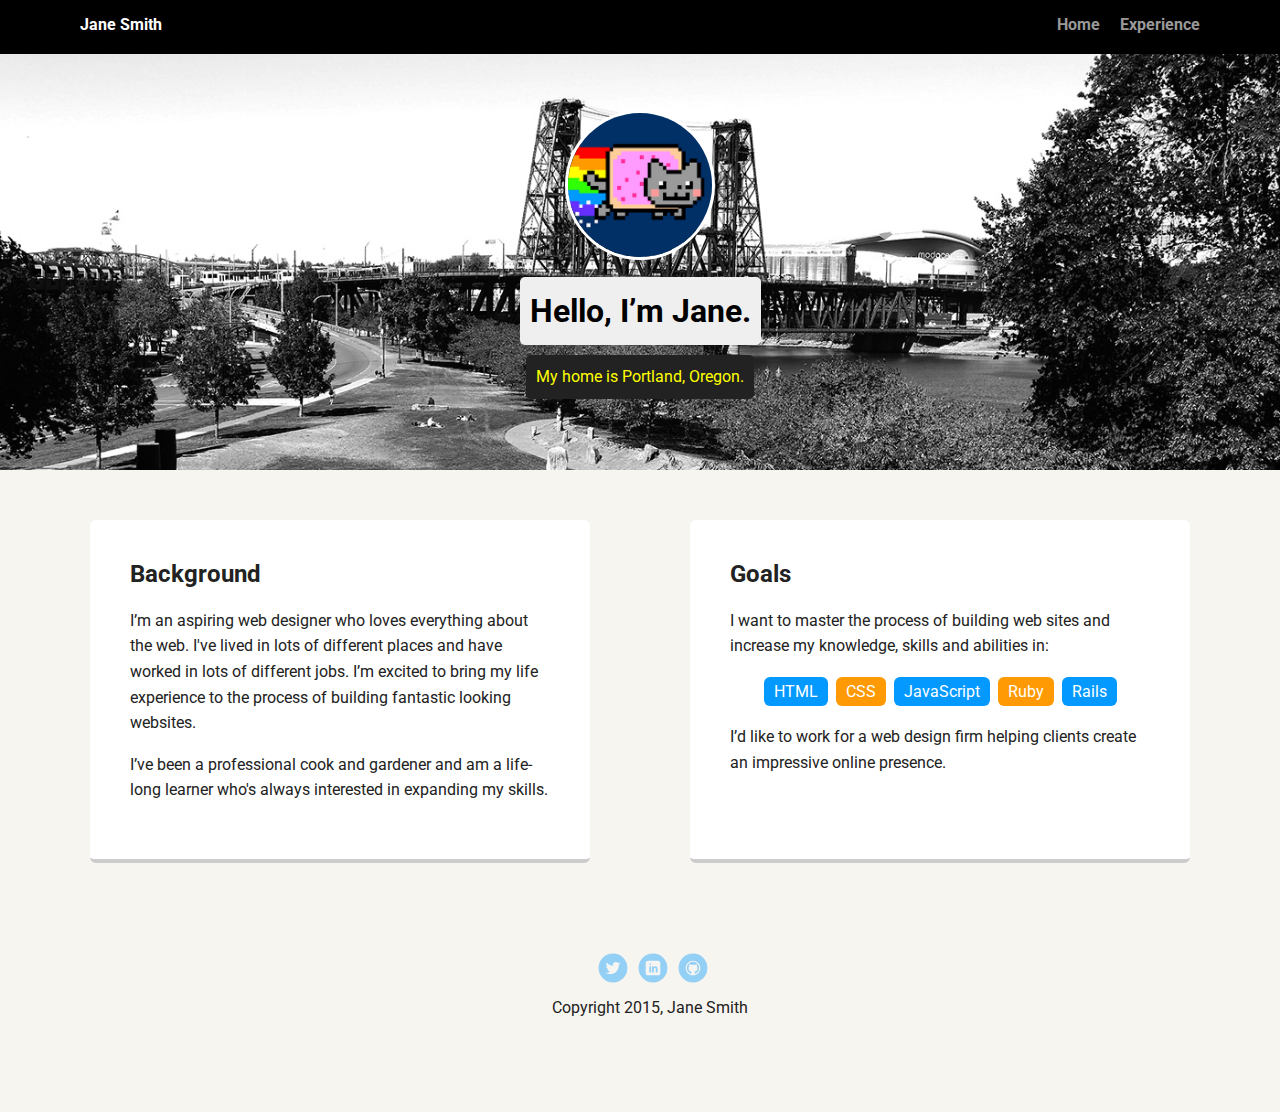
==== index.html @ 6cc04f81 "Added project starter files" ====
<!doctype html>
<html lang="en">
<head>
  <meta charset="utf-8">
  <title>Jane Smith's Profile</title>
  <meta name="viewport" content="width=device-width, initial-scale=1.0">
  <link rel="stylesheet" href="styles.css">
  <link href="https://fonts.googleapis.com/css?family=Muli%7CRoboto:400,300,500,700,900" rel="stylesheet"></head>
  <body>

    <div class="main-nav">
        <ul class="nav">
          <li class="name">Jane Smith</li>
          <li><a href="#">Home</a></li>
          <li><a href="#">Experience</a></li>
        </ul>
    </div>

    <header>
      <img src="images/me.png" alt="Drawing of Jane Smith" class="profile-image">
      <h1 class="tag name">Hello, I’m Jane.</h1>
      <p class="tag location">My home is Portland, Oregon.</p>
    </header>

    <main class="flex">
      <div class="card">
        <h2>Background</h2>
        <p>I’m an aspiring web designer who loves everything about the web. I've lived in lots of different places and have worked in lots of different jobs. I’m excited to bring my life experience to the process of building fantastic looking websites.</p>
        <p>I’ve been a professional cook and gardener and am a life-long learner who's always interested in expanding my skills.</p>
      </div> 

      <div class="card">
        <h2>Goals</h2>
        <p>I want to master the process of building web sites and increase my knowledge, skills and abilities in:</p>
        <ul class="skills">
          <li>HTML</li>
          <li>CSS</li>
          <li>JavaScript</li>
          <li>Ruby</li>
          <li>Rails</li>
        </ul>
        <p>I’d like to work for a web design firm helping clients create an impressive online presence.</p>
      </div> 

    </main>
    <footer>
      <ul>
        <li><a href="#" class="social twitter">Twitter</a></li>
        <li><a href="#" class="social linkedin">LinkedIn</a></li>
        <li><a href="#" class="social github">Github</a></li>
      </ul>
      <p class="copyright">Copyright 2015, Jane Smith</p>
    </footer>
  </body>
  </html>
---- styles.css ----
/* Global Layout Set-up */
* { 
  box-sizing: border-box;
}
  
body {
  margin: 0;
  padding: 0;
  text-align: center;
  font-family: 'Roboto', sans-serif;
  color: #222;
  background: #f7f5f0;
}
/* Link Styles */

a {
  text-decoration: none;
  color: #999;
}
a:hover {
  color: #6633ff;
}

/* Section Styles */

.main-nav {
  width: 100%;
  background: black;
  min-height: 30px;
  padding: 10px;
  position: fixed;
  text-align: center;
}
.nav {
  display: flex;
  justify-content: space-around;
  font-weight: 700;
  list-style-type: none;
  margin: 0 auto;
  padding: 0;
}

.nav .name {
    display: block;
    margin-right: auto;
    color: white;
}
.nav li {
  padding: 5px 10px 10px 10px;
}
.nav a {
  transition: all .5s;
}
.nav a:hover {
  color: white
}

header {
  text-align: center;
  background: url('images/portland.jpg') no-repeat top center ;
  background-size: cover;
  overflow: hidden;
  padding-top: 60px;
}
header {
  line-height: 1.5;
}
header .profile-image {
  margin-top: 50px;
  width: 150px;
  height: 150px;
  border-radius: 50%;
  border: 3px solid white;
  transition: all .5s;
}
header .profile-image:hover {
  transform: scale(1.2) rotate(5deg);
}
.tag {
  background-color: #efefef;
  color: black;
  padding: 10px;
  border-radius: 5px;
  display: table;
  margin: 10px auto;
} 
.location {
  background-color: #222;
  color: yellow;
}
.card {
  margin: 30px;
  padding: 20px 40px 40px;
  max-width: 500px;
  text-align: left;
  background: #fff;
  border-bottom: 4px solid #ccc;
  border-radius: 6px;
  transition: all .5s;
}
.card:hover {
  border-color: #ff99ff;
}

ul.skills {
  padding: 0;
  text-align: center;
}

.skills li {
  border-radius: 6px;
  display: inline-block;
  background: #ff9904;
  color: white;
  padding: 5px 10px;
  margin: 2px;
}

.skills li:nth-child(odd) {
  background: #0399ff;
}

footer {
  width: 100%;
  min-height: 30px;
  padding: 20px 0 40px 20px;
}

footer .copyright {
  top: -8px;
  font-size: .75em;
}

footer ul {
  list-style-type: none;
  margin: 0;
  padding: 0;
}

footer ul li {
  display: inline-block;
}

a.social {
  display: inline-block;
  text-indent: -9999px;
  margin-left: 5px;
  width: 30px;
  height: 30px;
  background-size: 30px 30px;
  opacity: .4;
  transition: all .5s;
}
a.twitter {
  background-image: url(images/twitter.svg);
}
a.linkedin {
  background-image: url(images/linkedin.svg);
}
a.github {
  background-image: url(images/github.svg);
}
a.social:hover {
  opacity: 1;
}
.clearfix {
  clear: both;
}

/* Styles for larger screens */
@media screen and (min-width: 720px) {
  
  .flex {
      display: -ms-flexbox;      /* TWEENER - IE 10 */
      display: flex; 
      max-width: 1200px;
      -ms-flex-pack: distribute;
      justify-content: space-around;
      margin: 0 auto;
  }

  header {
    min-height: 470px;
  }

  .nav {
    max-width: 1200px;
    padding: 0 30px;
  }


  main {
    padding-top: 20px;
  }

  main p {
    line-height: 1.6em;
  }

  footer {
    font-size: 1.3em;
    max-width: 1200px;
    margin: 40px auto;
  }

}
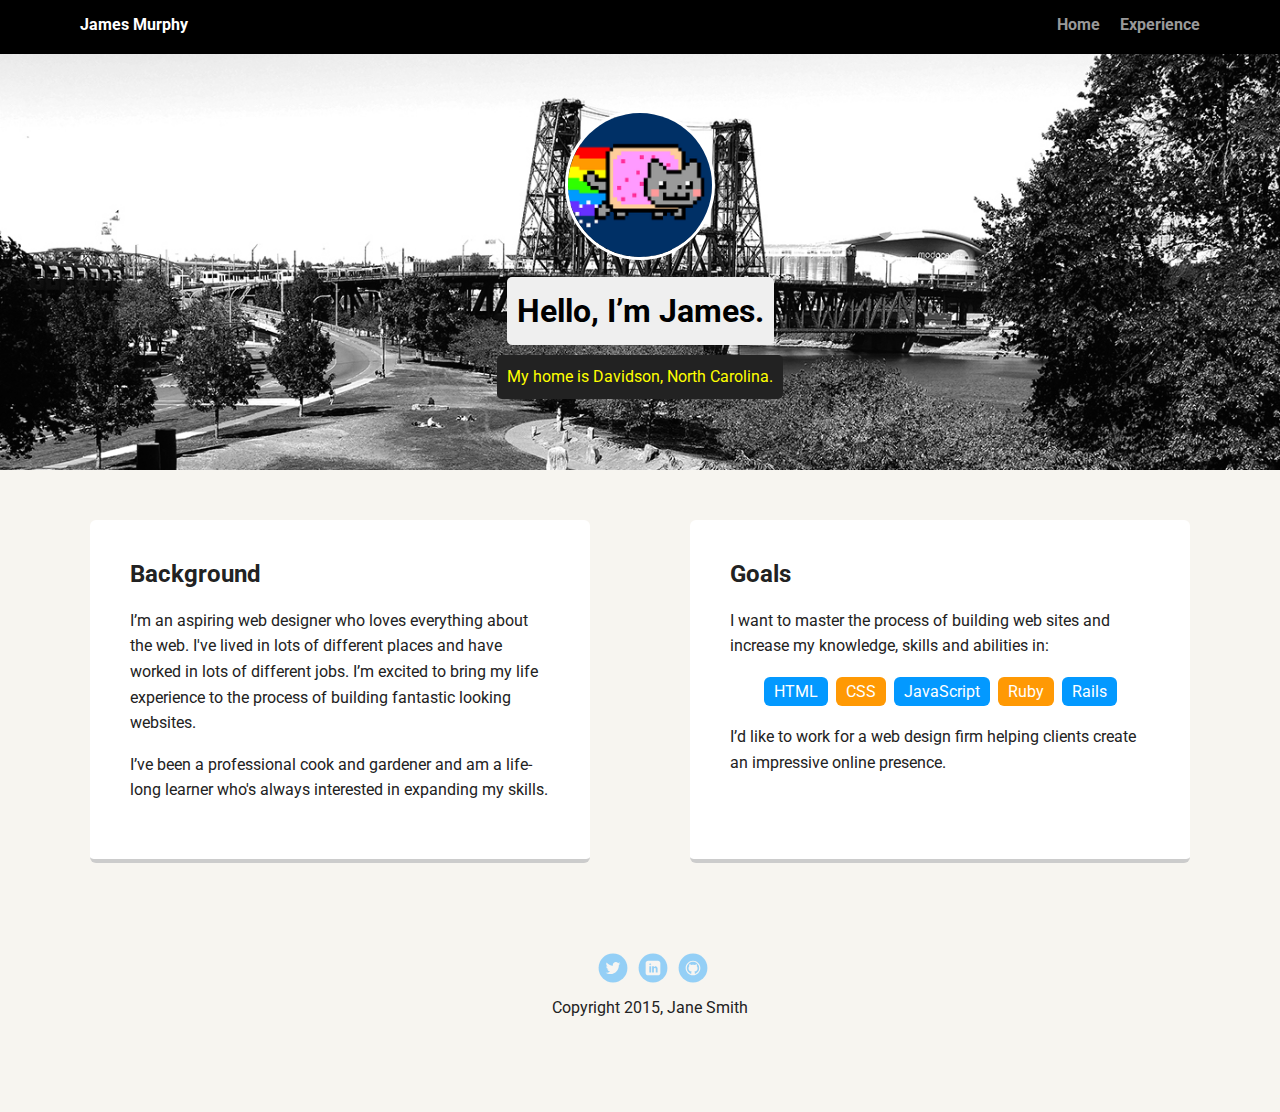
==== commit 1abd9196: "Name and location changes" ====
--- a/index.html
+++ b/index.html
@@ -2,7 +2,7 @@
 <html lang="en">
 <head>
   <meta charset="utf-8">
-  <title>Jane Smith's Profile</title>
+  <title>James Murphy's Profile</title>
   <meta name="viewport" content="width=device-width, initial-scale=1.0">
   <link rel="stylesheet" href="styles.css">
   <link href="https://fonts.googleapis.com/css?family=Muli%7CRoboto:400,300,500,700,900" rel="stylesheet"></head>
@@ -10,7 +10,7 @@
 
     <div class="main-nav">
         <ul class="nav">
-          <li class="name">Jane Smith</li>
+          <li class="name">James Murphy</li>
           <li><a href="#">Home</a></li>
           <li><a href="#">Experience</a></li>
         </ul>
@@ -18,8 +18,8 @@
 
     <header>
       <img src="images/me.png" alt="Drawing of Jane Smith" class="profile-image">
-      <h1 class="tag name">Hello, I’m Jane.</h1>
-      <p class="tag location">My home is Portland, Oregon.</p>
+      <h1 class="tag name">Hello, I’m James.</h1>
+      <p class="tag location">My home is Davidson, North Carolina.</p>
     </header>
 
     <main class="flex">
@@ -27,7 +27,7 @@
         <h2>Background</h2>
         <p>I’m an aspiring web designer who loves everything about the web. I've lived in lots of different places and have worked in lots of different jobs. I’m excited to bring my life experience to the process of building fantastic looking websites.</p>
         <p>I’ve been a professional cook and gardener and am a life-long learner who's always interested in expanding my skills.</p>
-      </div> 
+      </div>
 
       <div class="card">
         <h2>Goals</h2>
@@ -40,7 +40,7 @@
           <li>Rails</li>
         </ul>
         <p>I’d like to work for a web design firm helping clients create an impressive online presence.</p>
-      </div> 
+      </div>
 
     </main>
     <footer>
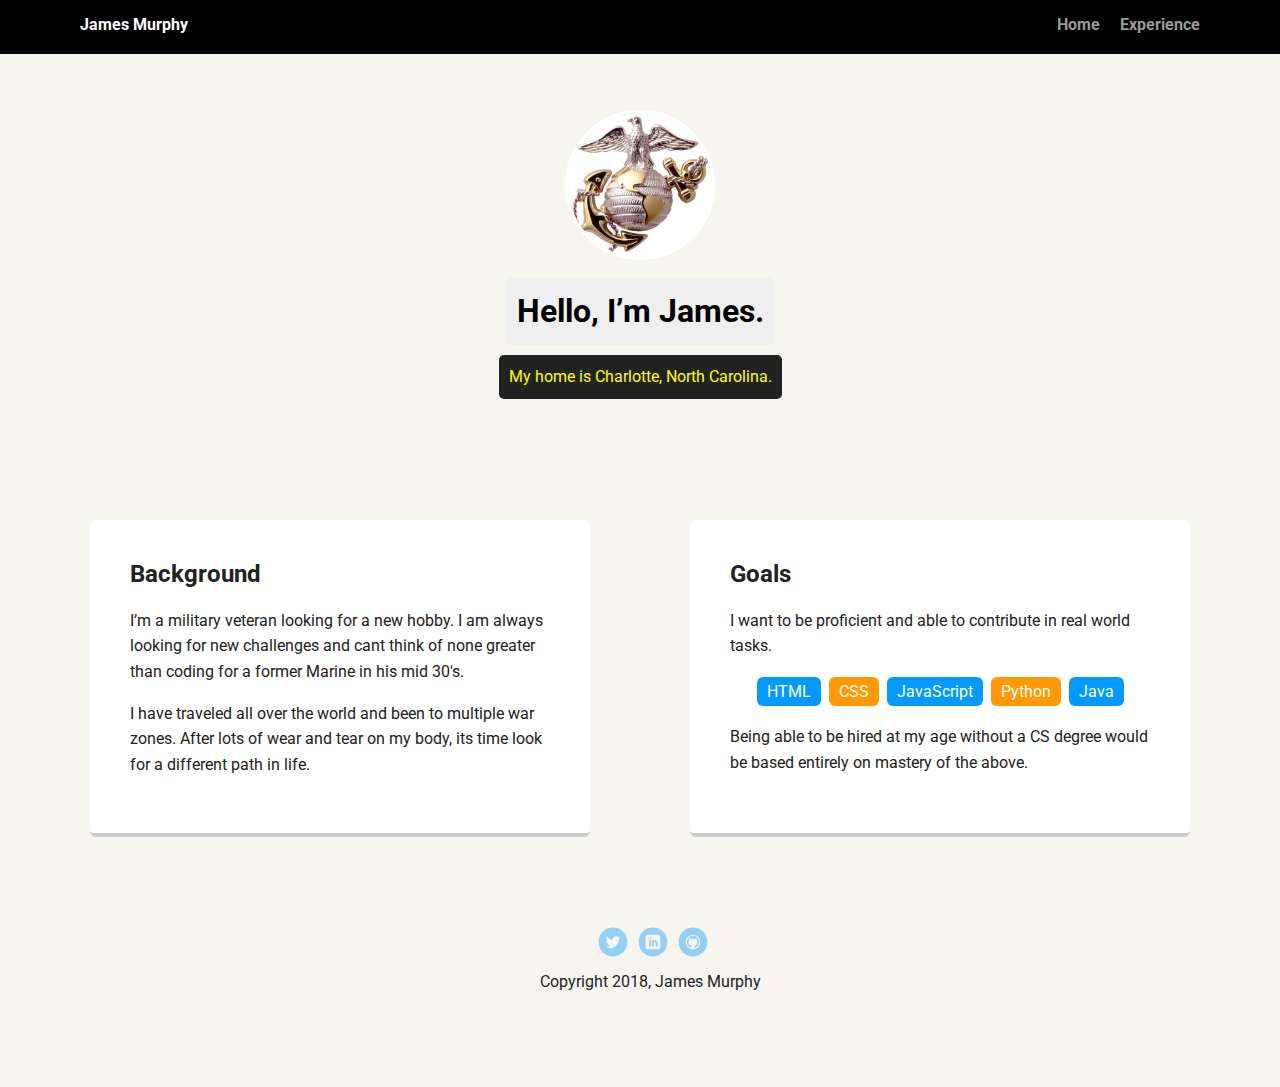
==== commit 3be22182: "many additons" ====
--- a/index.html
+++ b/index.html
@@ -12,44 +12,44 @@
         <ul class="nav">
           <li class="name">James Murphy</li>
           <li><a href="#">Home</a></li>
-          <li><a href="#">Experience</a></li>
+          <li><a href="experience.html">Experience</a></li>
         </ul>
     </div>
 
     <header>
-      <img src="images/me.png" alt="Drawing of Jane Smith" class="profile-image">
+      <img src="images/EGA.jpg" alt="Drawing of Marine Emblem" class="profile-image">
       <h1 class="tag name">Hello, I’m James.</h1>
-      <p class="tag location">My home is Davidson, North Carolina.</p>
+      <p class="tag location">My home is Charlotte, North Carolina.</p>
     </header>
 
     <main class="flex">
       <div class="card">
         <h2>Background</h2>
-        <p>I’m an aspiring web designer who loves everything about the web. I've lived in lots of different places and have worked in lots of different jobs. I’m excited to bring my life experience to the process of building fantastic looking websites.</p>
-        <p>I’ve been a professional cook and gardener and am a life-long learner who's always interested in expanding my skills.</p>
+        <p>I’m a military veteran looking for a new hobby.  I am always looking for new challenges and cant think of none greater than coding for a former Marine in his mid 30's.</p>
+        <p>I have traveled all over the world and been to multiple war zones.  After lots of wear and tear on my body, its time look for a different path in life.</p>
       </div>
 
       <div class="card">
         <h2>Goals</h2>
-        <p>I want to master the process of building web sites and increase my knowledge, skills and abilities in:</p>
+        <p>I want to be proficient and able to contribute in real world tasks.</p>
         <ul class="skills">
           <li>HTML</li>
           <li>CSS</li>
           <li>JavaScript</li>
-          <li>Ruby</li>
-          <li>Rails</li>
+          <li>Python</li>
+          <li>Java</li>
         </ul>
-        <p>I’d like to work for a web design firm helping clients create an impressive online presence.</p>
+        <p>Being able to be hired at my age without a CS degree would be based entirely on mastery of the above.</p>
       </div>
 
     </main>
     <footer>
       <ul>
-        <li><a href="#" class="social twitter">Twitter</a></li>
-        <li><a href="#" class="social linkedin">LinkedIn</a></li>
-        <li><a href="#" class="social github">Github</a></li>
+        <li><a href="https://www.twitter.com" target="_blank" class="social twitter">Twitter</a></li>
+        <li><a href="https://www.linkedin.com" target="_blank" class="social linkedin">LinkedIn</a></li>
+        <li><a href="https://www.github.com" target="_blank" class="social github">Github</a></li>
       </ul>
-      <p class="copyright">Copyright 2015, Jane Smith</p>
+      <p class="copyright">Copyright 2018, James Murphy</p>
     </footer>
   </body>
   </html>
--- a/styles.css
+++ b/styles.css
@@ -1,8 +1,8 @@
 /* Global Layout Set-up */
-* { 
+* {
   box-sizing: border-box;
 }
-  
+
 body {
   margin: 0;
   padding: 0;
@@ -57,7 +57,7 @@
 
 header {
   text-align: center;
-  background: url('images/portland.jpg') no-repeat top center ;
+  background: url('images/davidson.jpg') no-repeat top center ;
   background-size: cover;
   overflow: hidden;
   padding-top: 60px;
@@ -83,7 +83,7 @@
   border-radius: 5px;
   display: table;
   margin: 10px auto;
-} 
+}
 .location {
   background-color: #222;
   color: yellow;
@@ -169,10 +169,10 @@
 
 /* Styles for larger screens */
 @media screen and (min-width: 720px) {
-  
+
   .flex {
       display: -ms-flexbox;      /* TWEENER - IE 10 */
-      display: flex; 
+      display: flex;
       max-width: 1200px;
       -ms-flex-pack: distribute;
       justify-content: space-around;
@@ -204,4 +204,3 @@
   }
 
 }
-
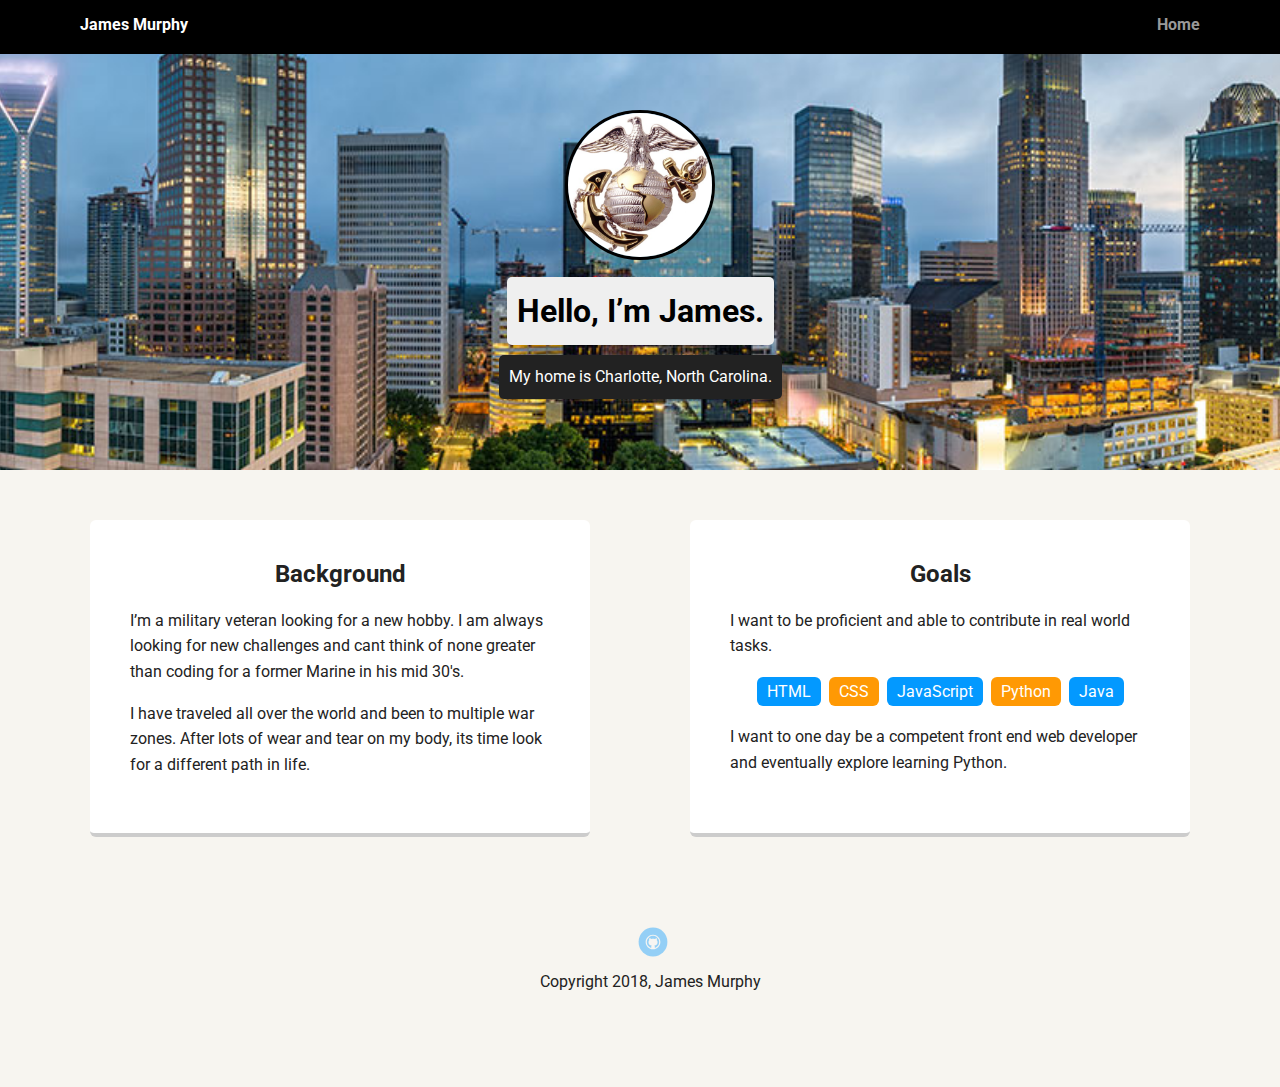
==== commit 350eb83c: "Deletions" ====
--- a/index.html
+++ b/index.html
@@ -11,8 +11,7 @@
     <div class="main-nav">
         <ul class="nav">
           <li class="name">James Murphy</li>
-          <li><a href="#">Home</a></li>
-          <li><a href="experience.html">Experience</a></li>
+          <li><a href="index.html">Home</a></li>
         </ul>
     </div>
 
@@ -39,15 +38,13 @@
           <li>Python</li>
           <li>Java</li>
         </ul>
-        <p>Being able to be hired at my age without a CS degree would be based entirely on mastery of the above.</p>
+        <p>I want to one day be a competent front end web developer and eventually explore learning Python.</p>
       </div>
 
     </main>
     <footer>
       <ul>
-        <li><a href="https://www.twitter.com" target="_blank" class="social twitter">Twitter</a></li>
-        <li><a href="https://www.linkedin.com" target="_blank" class="social linkedin">LinkedIn</a></li>
-        <li><a href="https://www.github.com" target="_blank" class="social github">Github</a></li>
+        <li><a href="https://www.github.com/Jmurphy723" target="_blank" class="social github">Github</a></li>
       </ul>
       <p class="copyright">Copyright 2018, James Murphy</p>
     </footer>
--- a/styles.css
+++ b/styles.css
@@ -57,7 +57,7 @@
 
 header {
   text-align: center;
-  background: url('images/davidson.jpg') no-repeat top center ;
+  background: url('images/Charlotte.jpg') no-repeat top center ;
   background-size: cover;
   overflow: hidden;
   padding-top: 60px;
@@ -70,11 +70,11 @@
   width: 150px;
   height: 150px;
   border-radius: 50%;
-  border: 3px solid white;
+  border: 3px solid black;
   transition: all .5s;
 }
 header .profile-image:hover {
-  transform: scale(1.2) rotate(5deg);
+  transform: scale(1.2) rotate(0deg);
 }
 .tag {
   background-color: #efefef;
@@ -86,7 +86,7 @@
 }
 .location {
   background-color: #222;
-  color: yellow;
+  color: white;
 }
 .card {
   margin: 30px;
@@ -102,6 +102,10 @@
   border-color: #ff99ff;
 }
 
+h2 {
+  text-align: center;
+}
+
 ul.skills {
   padding: 0;
   text-align: center;
@@ -151,12 +155,7 @@
   opacity: .4;
   transition: all .5s;
 }
-a.twitter {
-  background-image: url(images/twitter.svg);
-}
-a.linkedin {
-  background-image: url(images/linkedin.svg);
-}
+
 a.github {
   background-image: url(images/github.svg);
 }
